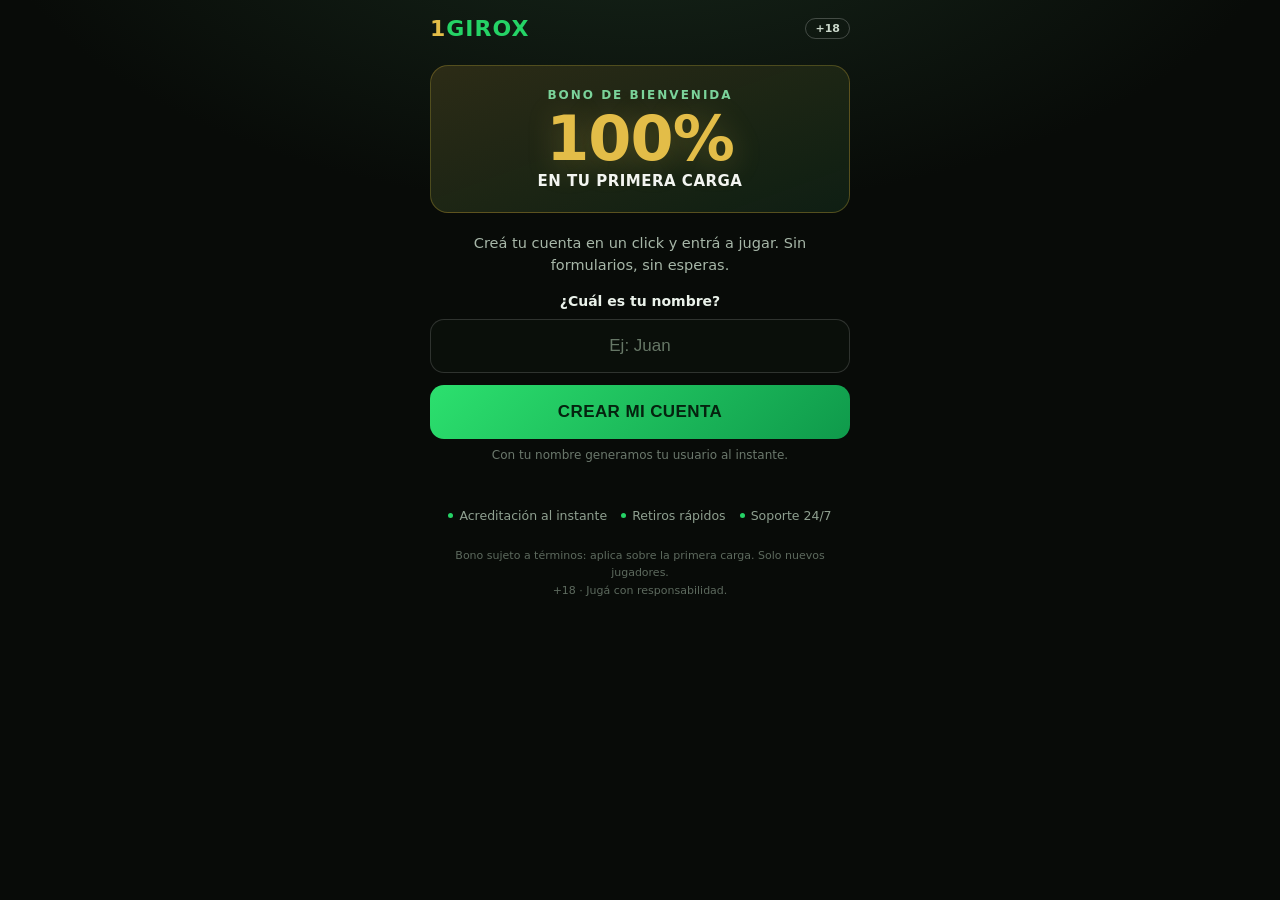
==== landing/index.html @ 8b5abc16 "feat(#198): landing externa nueva (carpeta de PAUTANUEVAsantino) apuntando a cargas1girox.com + ir=c" ====
<!DOCTYPE html>
<html lang="es">
<head>
<meta charset="utf-8">
<meta name="viewport" content="width=device-width, initial-scale=1, viewport-fit=cover">
<title>CARGAS 1GIROX</title>
<style>
  :root { color-scheme: dark; }
  * { box-sizing: border-box; margin: 0; padding: 0; }
  html, body { height: 100%; }
  body {
    font-family: "Segoe UI", system-ui, -apple-system, Roboto, sans-serif;
    background:
      radial-gradient(1100px 560px at 50% -14%, #17281b 0%, rgba(8,11,8,0) 60%),
      #080b08;
    color: #f3f5f1; min-height: 100%;
    display: flex; flex-direction: column; align-items: center;
    -webkit-font-smoothing: antialiased;
  }
  a { color: inherit; }

  /* Header */
  .top {
    width: 100%; max-width: 460px; display: flex; align-items: center;
    justify-content: space-between; padding: 16px 20px calc(4px + env(safe-area-inset-top,0px));
  }
  .logo { font-size: 22px; font-weight: 900; letter-spacing: 1px; }
  .logo .g { color: #e3bd48; } .logo .x { color: #25d366; }
  .plus18 {
    font-size: 11px; font-weight: 800; color: #cbd8cb;
    border: 1px solid rgba(255,255,255,0.22); border-radius: 999px; padding: 3px 9px;
  }

  main {
    width: 100%; max-width: 460px; flex: 1;
    padding: 8px 20px calc(28px + env(safe-area-inset-bottom,0px));
    display: flex; flex-direction: column;
  }

  /* Banner de bono */
  .promo {
    margin-top: 12px; border-radius: 18px; overflow: hidden;
    border: 1px solid rgba(212,175,55,0.3);
    background:
      linear-gradient(160deg, rgba(227,189,72,0.14), rgba(15,122,61,0.10)),
      #0e140e;
    padding: 22px 20px; text-align: center;
  }
  .promo .eyebrow {
    font-size: 12px; font-weight: 800; letter-spacing: 2px; text-transform: uppercase;
    color: #7bd39b;
  }
  .promo .big {
    font-size: 62px; font-weight: 900; line-height: 1; letter-spacing: -1px;
    color: #e3bd48; text-shadow: 0 4px 30px rgba(227,189,72,0.28); margin: 6px 0 2px;
  }
  .promo .sub { font-size: 15px; font-weight: 800; color: #f3f5f1; letter-spacing: .5px; }

  /* Copy */
  .pitch { text-align: center; color: #a7b7a8; font-size: 14.5px; line-height: 1.5; margin: 20px 4px 16px; }

  /* Form */
  .qname { text-align: center; font-size: 14px; font-weight: 800; color: #eaf2ea; margin-bottom: 10px; }
  input {
    width: 100%; padding: 16px 18px; font-size: 17px; color: #fff; text-align: center;
    background: #0a0f0a; border: 1px solid rgba(255,255,255,0.15); border-radius: 14px; outline: none;
    transition: border-color .2s, box-shadow .2s;
  }
  input::placeholder { color: #667766; }
  input:focus { border-color: #25d366; box-shadow: 0 0 0 3px rgba(37,211,102,0.16); }
  .cta {
    width: 100%; margin-top: 12px; padding: 17px; font-size: 17px; font-weight: 900; letter-spacing: .4px;
    color: #05230f; background: linear-gradient(135deg, #2ce06e, #0f9a4b);
    border: none; border-radius: 14px; cursor: pointer;
    display: flex; align-items: center; justify-content: center; gap: 9px;
    transition: transform .12s, filter .2s;
  }
  .cta:hover { filter: brightness(1.06); }
  .cta:active { transform: scale(0.99); }
  .cta:disabled { filter: saturate(.5) brightness(.85); cursor: default; }
  .hint { text-align: center; font-size: 12px; color: #6b786c; margin-top: 9px; }
  .msg { text-align: center; font-size: 13px; min-height: 16px; margin-top: 8px; }
  .msg.err { color: #ff9090; }

  .spin {
    width: 17px; height: 17px; border-radius: 50%;
    border: 2px solid rgba(5,35,15,0.35); border-top-color: #05230f;
    animation: rot .7s linear infinite;
  }
  @keyframes rot { to { transform: rotate(360deg); } }

  /* Trust */
  .trust {
    display: flex; align-items: center; justify-content: center; gap: 14px; flex-wrap: wrap;
    margin-top: 22px; font-size: 12.5px; color: #8fa090;
  }
  .trust span { display: inline-flex; align-items: center; gap: 6px; }
  .trust .d { width: 5px; height: 5px; border-radius: 50%; background: #25d366; }
  .legal { text-align: center; font-size: 11px; color: #5d6a5e; line-height: 1.6; margin-top: 24px; }

  /* Pantalla de credenciales */
  .done { display: none; text-align: center; margin-top: 24px; }
  .done.on { display: block; animation: fade .4s ease; }
  @keyframes fade { from { opacity: 0; transform: translateY(8px); } to { opacity: 1; transform: none; } }
  .done h2 { font-size: 22px; font-weight: 900; margin-bottom: 4px; }
  .done h2 .em { color: #25d366; }
  .done .p { color: #a7b7a8; font-size: 14px; margin-bottom: 20px; }
  .cred {
    background: #0e140e; border: 1px solid rgba(212,175,55,0.3); border-radius: 14px;
    padding: 16px; display: grid; gap: 12px; text-align: left; margin-bottom: 8px;
  }
  .cred .row { display: flex; align-items: center; justify-content: space-between; gap: 12px; }
  .cred .k { font-size: 11px; font-weight: 800; letter-spacing: 1px; color: #8fa090; text-transform: uppercase; }
  .cred .v { font-size: 20px; font-weight: 900; color: #f3f5f1; font-family: "Courier New", monospace; letter-spacing: 1px; }
  .cred .v.gold { color: #e3bd48; }
  .save-note { font-size: 12px; color: #e3bd48; margin-bottom: 16px; }

  /* Popup de enganche */
  .pop {
    position: fixed; inset: 0; background: rgba(4,6,4,0.72);
    display: none; align-items: center; justify-content: center; padding: 24px; z-index: 50;
  }
  .pop.on { display: flex; animation: fade .25s ease; }
  .pop .box {
    width: 100%; max-width: 360px; background: #10160f; border: 1px solid rgba(212,175,55,0.35);
    border-radius: 20px; padding: 26px 22px; text-align: center; box-shadow: 0 24px 70px rgba(0,0,0,0.6);
  }
  .pop h3 { font-size: 20px; font-weight: 900; margin-bottom: 6px; }
  .pop p { color: #a7b7a8; font-size: 14px; line-height: 1.5; margin-bottom: 18px; }
  .pop .later {
    display: inline-block; margin-top: 12px; font-size: 13px; color: #8fa090;
    text-decoration: underline; cursor: pointer; background: none; border: none;
  }
  @media (prefers-reduced-motion: reduce) { .spin { animation: none; } .done.on, .pop.on { animation: none; } }
</style>
</head>
<body>
  <div class="top">
    <div class="logo"><span class="g">1</span><span class="x">GIROX</span></div>
    <div class="plus18">+18</div>
  </div>

  <main>
    <!-- Pantalla 1: bono + form -->
    <section id="scForm">
      <div class="promo">
        <div class="eyebrow">Bono de bienvenida</div>
        <div class="big" id="bonusBig">100%</div>
        <div class="sub" id="bonusSub">EN TU PRIMERA CARGA</div>
      </div>

      <p class="pitch">Creá tu cuenta en un click y entrá a jugar. Sin formularios, sin esperas.</p>

      <form id="form" autocomplete="off">
        <div class="qname">¿Cuál es tu nombre?</div>
        <input id="name" type="text" placeholder="Ej: Juan" maxlength="40" required>
        <button class="cta" id="cta" type="submit"><span id="ctaLabel">CREAR MI CUENTA</span></button>
        <div class="hint">Con tu nombre generamos tu usuario al instante.</div>
        <div class="msg" id="msg" role="status" aria-live="polite"></div>
      </form>

      <div class="trust">
        <span><i class="d"></i>Acreditación al instante</span>
        <span><i class="d"></i>Retiros rápidos</span>
        <span><i class="d"></i>Soporte 24/7</span>
      </div>

      <p class="legal">
        Bono sujeto a términos: aplica sobre la primera carga. Solo nuevos jugadores.<br>
        +18 · Jugá con responsabilidad.
      </p>
    </section>

    <!-- Pantalla 2: credenciales -->
    <section class="done" id="scDone">
      <h2>¡Listo! <span class="em">Tu cuenta está creada</span></h2>
      <p class="p">Anotá tus datos y entrá a jugar.</p>
      <div class="cred">
        <div class="row"><span class="k">Usuario</span><span class="v" id="outUser">—</span></div>
        <div class="row"><span class="k">Clave</span><span class="v gold" id="outPass">—</span></div>
      </div>
      <div class="save-note">📌 Guardá tu usuario y clave para volver a entrar cuando quieras.</div>
      <button class="cta" id="enterBtn" type="button">ENTRAR A MI CUENTA →</button>
    </section>
  </main>

  <!-- Popup de enganche -->
  <div class="pop" id="pop">
    <div class="box">
      <h3>¡Esperá! 🎁 Tu bono te espera</h3>
      <p>Creá tu cuenta ahora y activá tu bono de bienvenida. Tarda menos de un minuto.</p>
      <button class="cta" id="popCta" type="button">CREAR MI CUENTA</button>
      <button class="later" id="popLater" type="button">seguir mirando</button>
    </div>
  </div>

<script>
(function () {
  // ==== CONFIGURAR ====
  var API_BASE_DEFAULT = 'https://cargas1girox.com'; // ⚠️ backend de CARGAS 1GIROX (este repo, PUBLIC_BASE_URL). NO es vipcargas.com (ese tiene challenge de Cloudflare y rompe el CORS) ni picaroja.com (otra página).
  var CAMPAIGN_CODE = '';                            // fijo, o vacío = tomar de la URL
  var BONUS_BIG = '100%';                             // ⚠️ tu oferta REAL
  var BONUS_SUB = 'EN TU PRIMERA CARGA';
  // ====================

  // Override del backend por URL (para PROBAR contra otro entorno sin editar el
  // archivo): agregá ?api=https://tuapp.onrender.com a la URL. Sin ese parámetro
  // usa el backend de producción. Solo se acepta https://.
  var API_BASE = API_BASE_DEFAULT;
  try {
    var _apiOverride = new URLSearchParams(location.search).get('api');
    if (_apiOverride && /^https:\/\//.test(_apiOverride)) {
      API_BASE = _apiOverride.replace(/\/+$/, '');
    }
  } catch (e) {}

  document.getElementById('bonusBig').textContent = BONUS_BIG;
  document.getElementById('bonusSub').textContent = BONUS_SUB;

  // PIXEL DEL NAVEGADOR de Meta (owner 2026-08-26). Antes la landing NO tenía
  // pixel → el asistente de Meta decía "no se encontraron píxeles" y el _fbp real
  // no se creaba (se generaba uno sintético). Ahora se carga fbevents.js y se
  // inicializan los Pixel IDs que sirve el backend desde SSM (propio + partners):
  // genera el _fbp REAL, dispara PageView y permite DEDUP navegador+CAPI del
  // CompleteRegistration (con el mismo event_id `reg_<id>`).
  // ============================================================
  // ESCAPE del navegador EMBEBIDO de Instagram/Facebook/TikTok (#260).
  // Los anuncios abren la landing DENTRO de la app (webview): la cuenta queda
  // "presa" ahí (sin instalar la PWA, sin notificaciones, y al cerrar IG la
  // pierden). Android: se puede saltar a Chrome con un intent:// (automático +
  // botón). iPhone: no hay salto programático confiable → botón x-safari- +
  // instrucciones del menú ⋯. SIEMPRE se preserva la URL completa (código de
  // campaña + fbclid) para no perder la atribución. "Seguir acá" queda como
  // salida chica para no perder la conversión si el escape falla.
  (function escapeInAppBrowser() {
    var ua = navigator.userAgent || '';
    if (!/Instagram|FBAN|FBAV|FB_IAB|FBAG|TikTok|musical_ly|Bytedance/i.test(ua)) return;
    var isAndroid = /Android/i.test(ua);
    var full = location.href;
    var tail = location.host + location.pathname + location.search;
    var intentUrl = 'intent://' + tail + '#Intent;scheme=https;package=com.android.chrome;S.browser_fallback_url=' + encodeURIComponent(full) + ';end';
    var safariUrl = 'x-safari-https://' + tail;
    function mount() {
      if (document.getElementById('iabEscape')) return;
      var ov = document.createElement('div');
      ov.id = 'iabEscape';
      ov.style.cssText = 'position:fixed;inset:0;z-index:2147483000;background:radial-gradient(120% 90% at 50% 0%,#0d1f14 0%,#060d09 60%);' +
        'display:flex;flex-direction:column;align-items:center;justify-content:center;padding:26px 22px;text-align:center;box-sizing:border-box;';
      ov.innerHTML =
        '<div style="font-size:40px;line-height:1;">🌐</div>' +
        '<div style="font-size:20px;font-weight:900;color:#fff;margin:10px 0 6px;">Abrí la página en tu navegador</div>' +
        '<div style="font-size:13.5px;color:#b9c4bd;line-height:1.5;max-width:340px;">Estás dentro de ' + (/TikTok|musical_ly|Bytedance/i.test(ua) ? 'TikTok' : (/Instagram/i.test(ua) ? 'Instagram' : 'Facebook')) + '. ' +
          'Para que tu cuenta te quede <b style="color:#fff;">guardada</b> y puedas volver cuando quieras, abrila en ' + (isAndroid ? 'Chrome' : 'Safari') + '.</div>' +
        (isAndroid
          ? '<a href="' + intentUrl + '" style="display:block;width:100%;max-width:340px;margin-top:18px;background:linear-gradient(135deg,#26e07f,#0f9d58);' +
            'color:#00301a;border-radius:14px;padding:16px;font-size:17px;font-weight:900;text-decoration:none;">🚀 ABRIR EN CHROME</a>'
          : '<div style="margin-top:16px;background:rgba(38,224,127,0.10);border:1.5px solid #26e07f88;border-radius:14px;padding:14px 16px;max-width:340px;">' +
              '<div style="font-size:15px;color:#fff;font-weight:900;line-height:1.6;text-align:left;">' +
              '1️⃣ Tocá los <b style="color:#26e07f;">⋯</b> arriba a la derecha ↗️<br>' +
              '2️⃣ Elegí <b style="color:#26e07f;">"Abrir en el navegador externo"</b></div></div>' +
            '<div style="margin-top:10px;font-size:12px;color:#8fd7ae;max-width:340px;line-height:1.45;">🔒 Así tu usuario queda <b style="color:#fff;">guardado en tu celular</b> y no lo perdés al cerrar Instagram.</div>' +
            '<button type="button" id="iabCopy" style="width:100%;max-width:340px;margin-top:12px;background:rgba(255,255,255,0.10);' +
              'color:#fff;border:1px solid rgba(255,255,255,0.22);border-radius:12px;padding:12px;font-size:13.5px;font-weight:800;cursor:pointer;">📋 TOCÁ ACÁ y el link se copia solo → pegalo en Safari</button>') +
        '<button type="button" id="iabStay" style="margin-top:16px;background:none;border:none;color:#7c8781;font-size:12px;text-decoration:underline;cursor:pointer;">Seguir acá de todos modos</button>';
      document.body.appendChild(ov);
      var stay = document.getElementById('iabStay');
      if (stay) stay.onclick = function () { try { ov.parentNode.removeChild(ov); } catch (e) {} };
      // iPhone: flecha animada hacia el menú ⋯ (arriba a la derecha) — es el
      // ÚNICO camino confiable en el webview de IG iOS (x-safari- está
      // bloqueado en las versiones nuevas; el botón "no hacía nada").
      if (!isAndroid) {
        var arrow = document.createElement('div');
        arrow.textContent = '👆';
        arrow.style.cssText = 'position:absolute;top:10px;right:18px;font-size:34px;animation:iabB 1s ease-in-out infinite;';
        var st = document.createElement('style');
        st.textContent = '@keyframes iabB{0%,100%{transform:translateY(0)}50%{transform:translateY(10px)}}';
        ov.appendChild(st); ov.appendChild(arrow);
        var cp = document.getElementById('iabCopy');
        if (cp) cp.onclick = function () {
          var done = function () { cp.textContent = '✅ Link copiado — abrí Safari y pegalo'; };
          try {
            if (navigator.clipboard && navigator.clipboard.writeText) { navigator.clipboard.writeText(full).then(done).catch(function () {}); return; }
          } catch (e) {}
          try {
            var ta = document.createElement('textarea');
            ta.value = full; ta.style.cssText = 'position:fixed;opacity:0;';
            document.body.appendChild(ta); ta.select(); document.execCommand('copy'); document.body.removeChild(ta); done();
          } catch (e) {}
        };
        // Intento silencioso del scheme por si esta versión del webview lo permite.
        setTimeout(function () { try { location.href = safariUrl; } catch (e) {} }, 500);
      }
      // Android: intento AUTOMÁTICO una vez (si el webview lo permite, salta
      // solo a Chrome con la MISMA URL; si no, queda el botón).
      if (isAndroid) setTimeout(function () { try { location.href = intentUrl; } catch (e) {} }, 350);
    }
    if (document.body) mount();
    else document.addEventListener('DOMContentLoaded', mount);
  })();

  (function loadMetaPixel() {
    // Qué pixel carga la landing lo decide el backend según la campaña del
    // visitante (/api/meta-pixel-id?c=CODIGO): SOLO el pixel del publicista de esa
    // campaña. Sin código → NINGÚN pixel (ni siquiera se carga fbevents.js). El
    // pixel propio no va al navegador; recibe registro/compra por CAPI (2026-08-28).
    // Si el fetch falla, tampoco se carga nada (el _fbp sintético cubre el signup).
    var _inited = false;
    function initPixels(ids) {
      if (_inited || !ids || !ids.length) return;
      _inited = true;
      window.__giroxPixelIds = ids;
      try {
        !function(f,b,e,v,n,t,s){if(f.fbq)return;n=f.fbq=function(){n.callMethod?n.callMethod.apply(n,arguments):n.queue.push(arguments)};if(!f._fbq)f._fbq=n;n.push=n;n.loaded=!0;n.version='2.0';n.queue=[];t=b.createElement(e);t.async=!0;t.src=v;s=b.getElementsByTagName(e)[0];s.parentNode.insertBefore(t,s)}(window,document,'script','https://connect.facebook.net/en_US/fbevents.js');
      } catch (e) { return; }
      ids.forEach(function (id) { try { fbq('init', id); } catch (e) {} });
      try { fbq('track', 'PageView'); } catch (e) {}
    }
    try {
      var _pixCampaign = '';
      try { _pixCampaign = resolveCampaign() || ''; } catch (e) {}
      if (!_pixCampaign) return; // sin campaña → sin pixel
      fetch(API_BASE + '/api/meta-pixel-id?c=' + encodeURIComponent(_pixCampaign))
        .then(function (r) { return r.json(); })
        .then(function (d) { initPixels(d && d.pixelIds ? d.pixelIds : []); })
        .catch(function () {});
    } catch (e) {}
  })();

  function resolveCampaign() {
    if (CAMPAIGN_CODE) return CAMPAIGN_CODE;
    var q = new URLSearchParams(location.search);
    var c = q.get('p') || q.get('campaign');
    if (c) return c;
    var seg = location.pathname.replace(/^\/+/, '').split('/')[0];
    if (seg && /^[A-Za-z0-9_-]{3,40}$/.test(seg)) return seg;
    return '';
  }
  function utmFromUrl() {
    var q = new URLSearchParams(location.search);
    return { source: q.get('utm_source'), medium: q.get('utm_medium'),
             campaign: q.get('utm_campaign'), content: q.get('utm_content'), term: q.get('utm_term') };
  }
  function cookie(n) { var m = document.cookie.match(new RegExp('(?:^|; )' + n + '=([^;]*)')); return m ? decodeURIComponent(m[1]) : null; }

  // ATRIBUCIÓN DE PAUTA: la cookie _fbc la crea el pixel de navegador, pero puede
  // NO haber cargado aún cuando el cliente se registra (fetch async del Pixel ID).
  // Fallback: sin esto, el click del anuncio (?fbclid=...) se PERDÍA y la
  // conversión no se atribuía a la campaña. Se
  // construye el fbc a mano con el formato oficial (fb.1.<timestamp>.<fbclid>)
  // y el backend lo persiste en el usuario → TODOS los eventos del embudo
  // (registro, carga, retiro) viajan atribuidos al anuncio que trajo al lead.
  function fbcFromUrl() {
    var existing = cookie('_fbc');
    if (existing) return existing;
    try {
      var id = new URLSearchParams(location.search).get('fbclid');
      if (id) return 'fb.1.' + Date.now() + '.' + id;
    } catch (e) {}
    return null;
  }

  // fbp: identificador de navegador que crea el pixel de Meta. Ahora el pixel se
  // carga (loadMetaPixel), pero el fetch del Pixel ID es async y puede no haber
  // creado la cookie _fbp cuando el cliente se registra. Fallback: si _fbp no
  // está todavía, se genera uno válido
  // (fb.1.<timestamp>.<random>) y se PERSISTE en la cookie, así se reusa el MISMO
  // valor siempre — y el pixel de la PWA lo reutiliza al entrar, correlacionándolo
  // con el navegador. Mismo criterio que fbcFromUrl(). owner 2026-08-25.
  function fbpFromCookieOrGen() {
    var existing = cookie('_fbp');
    if (existing) return existing;
    try {
      var v = 'fb.1.' + Date.now() + '.' + (Math.floor(1e9 + Math.random() * 9e9));
      document.cookie = '_fbp=' + v + '; path=/; max-age=' + (90 * 24 * 3600) + '; SameSite=Lax';
      return v;
    } catch (e) { return null; }
  }

  var form = document.getElementById('form');
  var nameEl = document.getElementById('name');
  var cta = document.getElementById('cta');
  var ctaLabel = document.getElementById('ctaLabel');
  var msg = document.getElementById('msg');
  var scForm = document.getElementById('scForm');
  var scDone = document.getElementById('scDone');
  var enterBtn = document.getElementById('enterBtn');

  form.addEventListener('submit', function (e) {
    e.preventDefault();
    var name = nameEl.value.trim();
    var campaign = resolveCampaign();
    msg.className = 'msg'; msg.textContent = '';
    if (name.length < 2) { msg.className = 'msg err'; msg.textContent = 'Escribí tu nombre.'; return; }
    if (!campaign) { msg.className = 'msg err'; msg.textContent = 'Link inválido: falta el código de campaña.'; return; }

    cta.disabled = true;
    ctaLabel.textContent = 'Creando tu cuenta';
    var sp = document.createElement('span'); sp.className = 'spin'; cta.appendChild(sp);

    fetch(API_BASE + '/api/landing/signup', {
      method: 'POST', headers: { 'Content-Type': 'application/json' },
      body: JSON.stringify({ name: name, campaignCode: campaign, utm: utmFromUrl(),
        fbc: fbcFromUrl(), fbp: fbpFromCookieOrGen(), landingUrl: location.href })
    })
    .then(function (r) { return r.json().then(function (d) { return { ok: r.ok, d: d }; }); })
    .then(function (res) {
      if (res.ok && res.d && res.d.accessUrl) {
        // FLUJO SOLAPADO (owner 2026-08-19): la landing NO muestra más las
        // credenciales — redirige YA a la PWA, que muestra el recuadro de
        // usuario+clave apenas carga (`ir=creds`) mientras por atrás canjea el
        // link, conecta el chat y deja el SSO listo. Al tocar "ENTRAR AL
        // CASINO" 1girox abre al instante: la espera se solapa con la lectura.
        // Las credenciales viajan en el FRAGMENTO (#lc=...) — el fragmento no
        // llega al servidor ni queda en logs; la PWA lo lee y limpia la URL.
        var dest = res.d.accessUrl || res.d.enterUrl;
        try {
          dest += '#lc=' + encodeURIComponent((res.d.username || '') + ':' + (res.d.password || ''));
        } catch (e) {}
        // DEDUP (pedido del partner Pulse, 2026-08-22): recordar en ESTE
        // dispositivo que ya se registró → si vuelve a la landing NO crea otra
        // cuenta ni dispara otro evento de registro a Meta.
        try { localStorage.setItem('girox_signed', res.d.username || '1'); } catch (e) {}
        // Registro en el NAVEGADOR con el MISMO event_id que la CAPI (reg_<id>)
        // → Meta DEDUPLICA browser+server. fbq usa sendBeacon: sobrevive a la
        // redirección de abajo (owner 2026-08-26).
        try {
          if (window.fbq && res.d.metaEventId) {
            fbq('track', 'CompleteRegistration', { content_name: 'signup_landing' }, { eventID: res.d.metaEventId });
          }
        } catch (e) {}
        ctaLabel.textContent = 'Entrando';
        window.location.href = dest;
      } else {
        cta.disabled = false; sp.remove(); ctaLabel.textContent = 'CREAR MI CUENTA';
        msg.className = 'msg err';
        msg.textContent = (res.d && res.d.error) || 'No pudimos crear tu cuenta. Probá de nuevo.';
      }
    })
    .catch(function () {
      cta.disabled = false; sp.remove(); ctaLabel.textContent = 'CREAR MI CUENTA';
      msg.className = 'msg err'; msg.textContent = 'Sin conexión. Probá de nuevo.';
    });
  });

  // Popup de enganche: al intento de salida (desktop) o a los 12s (mobile), una sola vez.
  var pop = document.getElementById('pop');
  var popShown = false;
  function showPop() {
    if (popShown || scDone.classList.contains('on')) return;
    popShown = true; pop.classList.add('on');
  }
  document.addEventListener('mouseout', function (e) { if (!e.relatedTarget && e.clientY <= 0) showPop(); });
  setTimeout(showPop, 12000);
  document.getElementById('popCta').onclick = function () { pop.classList.remove('on'); nameEl.focus(); };
  document.getElementById('popLater').onclick = function () { pop.classList.remove('on'); };
  pop.addEventListener('click', function (e) { if (e.target === pop) pop.classList.remove('on'); });

  // DEDUP al VOLVER (pedido del partner): si en este dispositivo ya se creó una
  // cuenta, NO se muestra el form de registro → no se crea otra cuenta ni se
  // dispara otro evento a Meta. Se ofrece ENTRAR a la cuenta existente.
  (function () {
    var signed = null;
    try { signed = localStorage.getItem('girox_signed'); } catch (e) {}
    if (!signed) return;

    // LAST-TOUCH (owner 2026-08-22): si el jugador YA registrado vuelve por OTRA
    // campaña/anuncio (viene con fbclid nuevo), actualizamos su atribución de
    // Meta al último clic → la próxima carga se acredita a ESA campaña. No crea
    // cuenta ni dispara registro. Solo si hay fbclid (o sea, vino de un anuncio).
    try {
      var _hasClick = new URLSearchParams(location.search).get('fbclid');
      if (_hasClick && signed && signed !== '1') {
        fetch(API_BASE + '/api/landing/touch', {
          method: 'POST', headers: { 'Content-Type': 'application/json' },
          body: JSON.stringify({
            username: signed, campaignCode: resolveCampaign(),
            fbc: fbcFromUrl(), fbp: fbpFromCookieOrGen(), landingUrl: location.href
          })
        }).catch(function () {});
      }
    } catch (e) {}

    if (scForm) scForm.style.display = 'none';
    var box = document.createElement('section');
    box.className = 'done on';
    box.innerHTML =
      '<h2>Ya tenés tu cuenta <span class="em">✅</span></h2>' +
      '<p class="p">En este dispositivo ya creaste una cuenta' +
        (signed && signed !== '1' ? ' (<b>' + signed.replace(/[<>&]/g, '') + '</b>)' : '') + '.</p>' +
      '<button class="cta" id="reenterBtn" type="button">ENTRAR A MI CUENTA →</button>';
    scForm.parentNode.insertBefore(box, scForm);
    document.getElementById('reenterBtn').onclick = function () {
      // A la PWA (misma página del casino): si la sesión sigue viva entra
      // directo; si no, ahí inicia sesión con su usuario/clave. NO re-registra.
      window.location.href = API_BASE;
    };
    // Sin "crear otra cuenta" (owner 2026-08-22): contradecía el dedup pedido
    // por el partner. Una cuenta por dispositivo → solo ENTRAR.
  })();
})();
</script>
</body>
</html>
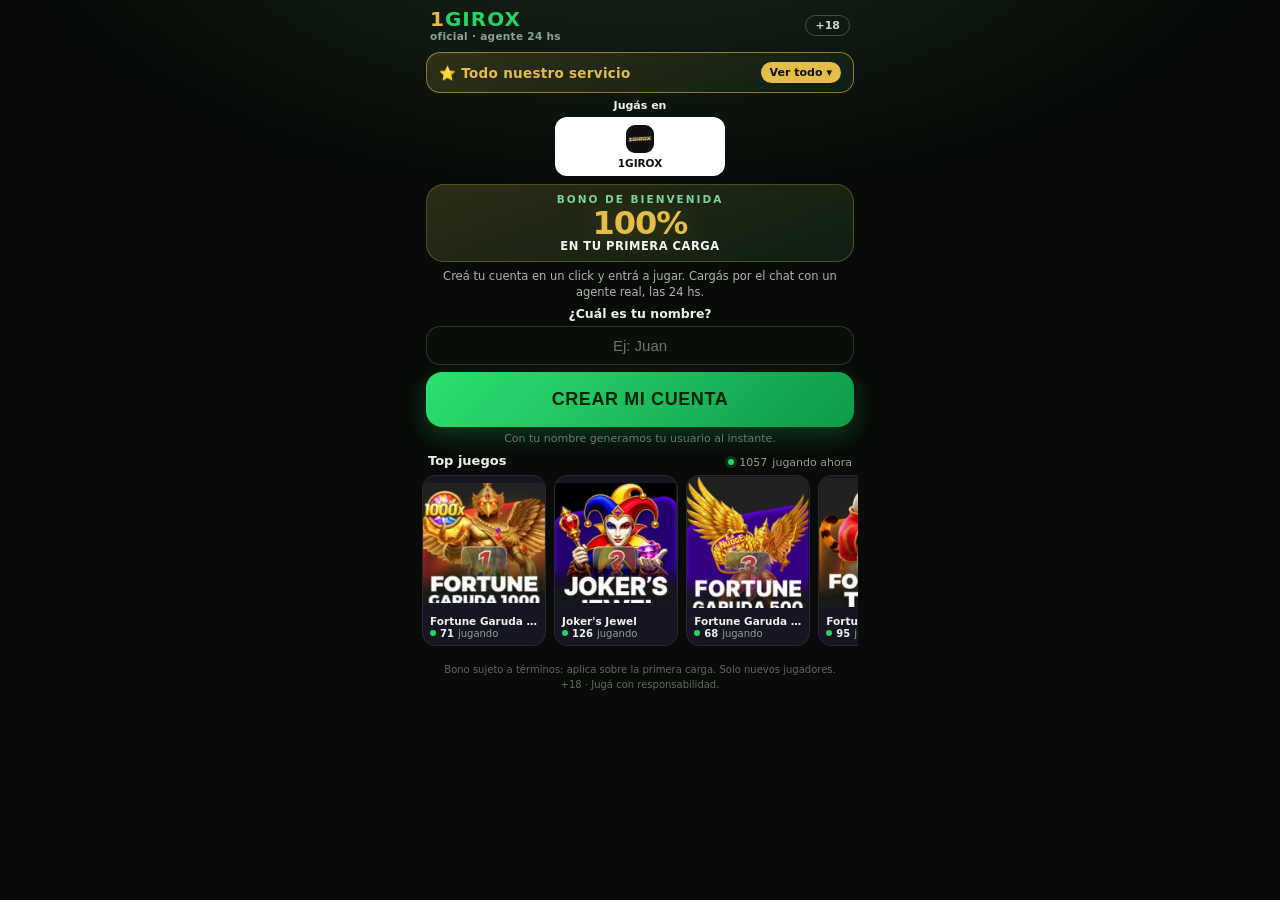
==== commit d083493d: "feat(#225): landing/ con el diseño de la de PICACOMPARTIDO adaptada a carga MANUAL con agente 24 hs " ====
--- a/landing/index.html
+++ b/landing/index.html
@@ -3,7 +3,7 @@
 <head>
 <meta charset="utf-8">
 <meta name="viewport" content="width=device-width, initial-scale=1, viewport-fit=cover">
-<title>CARGAS 1GIROX</title>
+<title>CARGAS 1GIROX — Creá tu cuenta</title>
 <style>
   :root { color-scheme: dark; }
   * { box-sizing: border-box; margin: 0; padding: 0; }
@@ -22,10 +22,12 @@
   /* Header */
   .top {
     width: 100%; max-width: 460px; display: flex; align-items: center;
-    justify-content: space-between; padding: 16px 20px calc(4px + env(safe-area-inset-top,0px));
-  }
-  .logo { font-size: 22px; font-weight: 900; letter-spacing: 1px; }
-  .logo .g { color: #e3bd48; } .logo .x { color: #25d366; }
+    justify-content: space-between; padding: 8px 20px calc(0px + env(safe-area-inset-top,0px));
+  }
+  .logo { display: flex; align-items: center; gap: 9px; }
+  .logo .mark { font-size: 20px; font-weight: 900; letter-spacing: 1px; line-height: 1.1; }
+  .logo .mark .g { color: #e3bd48; } .logo .mark .x { color: #25d366; }
+  .logo small { display: block; font-size: 10.5px; font-weight: 600; color: #8fa090; letter-spacing: .3px; }
   .plus18 {
     font-size: 11px; font-weight: 800; color: #cbd8cb;
     border: 1px solid rgba(255,255,255,0.22); border-radius: 999px; padding: 3px 9px;
@@ -33,43 +35,44 @@
 
   main {
     width: 100%; max-width: 460px; flex: 1;
-    padding: 8px 20px calc(28px + env(safe-area-inset-bottom,0px));
+    padding: 4px 16px calc(20px + env(safe-area-inset-bottom,0px));
     display: flex; flex-direction: column;
   }
 
   /* Banner de bono */
   .promo {
-    margin-top: 12px; border-radius: 18px; overflow: hidden;
+    margin-top: 8px; border-radius: 18px; overflow: hidden;
     border: 1px solid rgba(212,175,55,0.3);
     background:
       linear-gradient(160deg, rgba(227,189,72,0.14), rgba(15,122,61,0.10)),
       #0e140e;
-    padding: 22px 20px; text-align: center;
+    padding: 8px 14px 8px; text-align: center;
   }
   .promo .eyebrow {
-    font-size: 12px; font-weight: 800; letter-spacing: 2px; text-transform: uppercase;
+    font-size: 10.5px; font-weight: 800; letter-spacing: 2px; text-transform: uppercase;
     color: #7bd39b;
   }
   .promo .big {
-    font-size: 62px; font-weight: 900; line-height: 1; letter-spacing: -1px;
-    color: #e3bd48; text-shadow: 0 4px 30px rgba(227,189,72,0.28); margin: 6px 0 2px;
-  }
-  .promo .sub { font-size: 15px; font-weight: 800; color: #f3f5f1; letter-spacing: .5px; }
+    font-size: 32px; font-weight: 900; line-height: 1; letter-spacing: -1px;
+    color: #e3bd48; text-shadow: 0 4px 30px rgba(227,189,72,0.28); margin: 2px 0 0;
+  }
+  .promo .sub { font-size: 11.5px; font-weight: 800; color: #f3f5f1; letter-spacing: .5px; }
+  .promo .note { font-size: 10.5px; font-weight: 700; color: #8fa090; margin-top: 2px; }
 
   /* Copy */
-  .pitch { text-align: center; color: #a7b7a8; font-size: 14.5px; line-height: 1.5; margin: 20px 4px 16px; }
+  .pitch { text-align: center; color: #a7b7a8; font-size: 11.5px; line-height: 1.35; margin: 7px 4px 6px; }
 
   /* Form */
-  .qname { text-align: center; font-size: 14px; font-weight: 800; color: #eaf2ea; margin-bottom: 10px; }
+  .qname { text-align: center; font-size: 12.5px; font-weight: 800; color: #eaf2ea; margin-bottom: 5px; }
   input {
-    width: 100%; padding: 16px 18px; font-size: 17px; color: #fff; text-align: center;
+    width: 100%; padding: 10px 12px; font-size: 15px; color: #fff; text-align: center;
     background: #0a0f0a; border: 1px solid rgba(255,255,255,0.15); border-radius: 14px; outline: none;
     transition: border-color .2s, box-shadow .2s;
   }
   input::placeholder { color: #667766; }
   input:focus { border-color: #25d366; box-shadow: 0 0 0 3px rgba(37,211,102,0.16); }
   .cta {
-    width: 100%; margin-top: 12px; padding: 17px; font-size: 17px; font-weight: 900; letter-spacing: .4px;
+    width: 100%; margin-top: 7px; padding: 11px; font-size: 14px; font-weight: 900; letter-spacing: .4px;
     color: #05230f; background: linear-gradient(135deg, #2ce06e, #0f9a4b);
     border: none; border-radius: 14px; cursor: pointer;
     display: flex; align-items: center; justify-content: center; gap: 9px;
@@ -78,8 +81,8 @@
   .cta:hover { filter: brightness(1.06); }
   .cta:active { transform: scale(0.99); }
   .cta:disabled { filter: saturate(.5) brightness(.85); cursor: default; }
-  .hint { text-align: center; font-size: 12px; color: #6b786c; margin-top: 9px; }
-  .msg { text-align: center; font-size: 13px; min-height: 16px; margin-top: 8px; }
+  .hint { text-align: center; font-size: 11px; color: #6b786c; margin-top: 5px; margin-bottom: 4px; }
+  .msg { text-align: center; font-size: 13px; min-height: 0; margin-top: 0; } .msg.err { margin-top: 6px; }
   .msg.err { color: #ff9090; }
 
   .spin {
@@ -92,11 +95,11 @@
   /* Trust */
   .trust {
     display: flex; align-items: center; justify-content: center; gap: 14px; flex-wrap: wrap;
-    margin-top: 22px; font-size: 12.5px; color: #8fa090;
+    margin-top: 12px; font-size: 11.5px; color: #8fa090;
   }
   .trust span { display: inline-flex; align-items: center; gap: 6px; }
   .trust .d { width: 5px; height: 5px; border-radius: 50%; background: #25d366; }
-  .legal { text-align: center; font-size: 11px; color: #5d6a5e; line-height: 1.6; margin-top: 24px; }
+  .legal { text-align: center; font-size: 10px; color: #5d6a5e; line-height: 1.5; margin-top: 12px; }
 
   /* Pantalla de credenciales */
   .done { display: none; text-align: center; margin-top: 24px; }
@@ -132,24 +135,111 @@
     text-decoration: underline; cursor: pointer; background: none; border: none;
   }
   @media (prefers-reduced-motion: reduce) { .spin { animation: none; } .done.on, .pop.on { animation: none; } }
+
+  /* ── Plataformas (3 íconos) y servicios resumidos (sólo título) — pedido del owner 2026-10-19 ── */
+  /* #552: carrusel de juegos (como el Inicio de la app) */
+  .games-h { display: flex; align-items: baseline; justify-content: space-between; margin-top: 8px; padding: 0 2px; }
+  .games-h b { font-size: 13px; font-weight: 900; color: #eaf2ea; } .games-h small { font-size: 11px; color: #8fa090; display: inline-flex; align-items: center; gap: 5px; }
+  .games-h .d { width: 6px; height: 6px; border-radius: 50%; background: #25d366; box-shadow: 0 0 0 3px rgba(37,211,102,.2); display: inline-block; }
+  .games { display: flex; gap: 8px; overflow-x: auto; scroll-snap-type: x mandatory; scrollbar-width: none; margin: 6px -4px 0; padding: 0 4px 4px; }
+  .games::-webkit-scrollbar { display: none; }
+  .game { flex: 0 0 29%; max-width: 128px; scroll-snap-align: start; border-radius: 14px; overflow: hidden; background: #161622; border: 1px solid rgba(255,255,255,0.08); }
+  .game img { width: 100%; aspect-ratio: 300 / 330; height: auto; object-fit: contain; display: block; background: #161622; }
+  .game .gn { display: block; padding: 5px 7px 1px; font-size: 10.5px; font-weight: 800; color: #eaf2ea; white-space: nowrap; overflow: hidden; text-overflow: ellipsis; }
+  .game .gp { display: flex; align-items: center; gap: 4px; padding: 0 7px 6px; font-size: 10px; color: #8fa090; }
+  .game .gp i { width: 6px; height: 6px; border-radius: 50%; background: #25d366; display: inline-block; } .game .gp b { color: #eaf2ea; transition: opacity .25s; } .game .gp b.tick { opacity: .35; }
+  /* #554: "Todo nuestro servicio" plegable arriba + plataformas en una fila afuera */
+  details.svc { margin-top: 6px; border-radius: 14px; border: 1.5px solid rgba(227,189,72,0.55); background: linear-gradient(160deg, rgba(227,189,72,0.16), rgba(15,122,61,0.10)), #0e140e; padding: 0; }
+  details.svc summary { list-style: none; cursor: pointer; display: flex; align-items: center; justify-content: space-between; gap: 8px; padding: 9px 12px; }
+  details.svc summary::-webkit-details-marker { display: none; }
+  .svc-t { font-size: 13.5px; font-weight: 900; color: #e3bd48; letter-spacing: .3px; }
+  .svc-more { font-size: 11px; font-weight: 800; color: #0b0f0b; background: #e3bd48; border-radius: 999px; padding: 4px 9px; display: inline-flex; align-items: center; gap: 4px; }
+  .svc-more i { font-style: normal; transition: transform .2s; } details[open] .svc-more i { transform: rotate(180deg); }
+  .svc-more .on-open { display: none; } details[open] .svc-more .on-open { display: inline; } details[open] .svc-more .on-closed { display: none; }
+  .svc-body { display: grid; grid-template-columns: 1fr 1fr; gap: 6px; padding: 0 10px 10px; }
+  .sv { display: flex; gap: 7px; align-items: flex-start; background: rgba(0,0,0,0.25); border: 1px solid rgba(255,255,255,0.08); border-radius: 11px; padding: 7px 8px; }
+  .sv i { width: 22px; height: 22px; flex: 0 0 22px; border-radius: 50%; background: rgba(227,189,72,0.16); color: #e3bd48; display: inline-flex; align-items: center; justify-content: center; } .sv i svg { width: 12px; height: 12px; }
+  .sv b { display: block; font-size: 11px; font-weight: 900; color: #eaf2ea; line-height: 1.2; } .sv b span { color: #25d366; }
+  .sv small { display: block; font-size: 9.5px; color: #8fa090; line-height: 1.3; margin-top: 1px; }
+  .plats-box { margin-top: 6px; }
+  .plats-k { text-align: center; font-size: 11px; font-weight: 900; color: #eaf2ea; margin-bottom: 5px; }
+  .plats-box .plats { grid-template-columns: 1fr; max-width: 170px; margin: 0 auto; gap: 6px; }
+  .plats-box .plat { padding: 7px 4px 6px; border-radius: 12px; font-size: 10.5px; gap: 4px; }
+  .plats-box .plat img, .plats-box .plat .ini { width: 28px; height: 28px; border-radius: 9px; }
+  /* centrado robusto (la página y el popup se veían corridos) */
+  html, body { overflow-x: hidden; }
+  .top, main { margin: 0 auto; }
+  .pop { width: 100vw; padding: 20px; }
+  .pop .box { width: min(100%, 340px); margin: 0 auto; }
+  /* (viejo bloque unificado, ya no se usa) */
+  .svc { margin-top: 10px; background: #0e140e; border: 1px solid rgba(255,255,255,0.10); border-radius: 16px; padding: 10px 10px 10px; }
+  .svc-h { text-align: center; margin-bottom: 8px; } .svc-h b { display: block; font-size: 13px; font-weight: 900; color: #eaf2ea; } .svc-h small { font-size: 10.5px; color: #8fa090; }
+  .plats-h { display: none; }
+  .plats-h b { display: block; font-size: 13px; font-weight: 800; color: #eaf2ea; }
+  .plats-h small { font-size: 11px; color: #8fa090; }
+  .plats { display: grid; grid-template-columns: repeat(3, 1fr); gap: 6px; margin-top: 0; }
+  /* #545 (owner): fondo BLANCO en las plataformas (sobre el fondo oscuro los logos se veían tapados) */
+  .plat { position: relative; display: flex; flex-direction: column; align-items: center; gap: 4px; background: #ffffff; border: 1px solid rgba(255,255,255,0.35); border-radius: 12px; padding: 8px 4px 6px; font-size: 10.5px; font-weight: 800; color: #111; }
+  .plat img, .plat .ini { width: 30px; height: 30px; border-radius: 9px; object-fit: cover; background: #fff; }
+  .plat .ini { display: inline-flex; align-items: center; justify-content: center; background: linear-gradient(135deg, #e3bd48, #9c853a); color: #0b0f0b; font-size: 18px; font-weight: 900; }
+  .plat small { position: absolute; top: 6px; right: 6px; font-size: 8px; font-weight: 800; letter-spacing: .3px; text-transform: uppercase; color: #6f6f6f; background: #f1f1f1; border-radius: 999px; padding: 2px 6px; }
+  .plat.soon { color: #6f6f6f; } .plat.soon img { filter: grayscale(.4); opacity: .85; }
+  .sys { display: grid; grid-template-columns: repeat(3, 1fr); gap: 5px; margin-top: 8px; }
+  .sy { display: inline-flex; align-items: center; justify-content: center; gap: 4px; background: #0a0f0a; border: 1px solid rgba(255,255,255,0.10); border-radius: 999px; padding: 5px 4px; font-size: 9.5px; font-weight: 700; color: #eaf2ea; white-space: nowrap; overflow: hidden; }
+  .sy i { width: 16px; height: 16px; flex: 0 0 16px; border-radius: 50%; background: rgba(227,189,72,0.14); color: #e3bd48; display: inline-flex; align-items: center; justify-content: center; }
+  .sy i svg { width: 10px; height: 10px; }
+  .sy b { color: #25d366; font-weight: 900; }
+  /* Barra de progreso: nombre → cuenta creada → entra solo */
+  .prog { display: none; margin-top: 14px; text-align: center; }
+  .prog.on { display: block; }
+  .prog b { display: block; font-size: 15px; font-weight: 900; color: #eaf2ea; margin-bottom: 8px; }
+  .bar { width: 100%; max-width: 300px; height: 10px; margin: 0 auto; border-radius: 999px; background: #0a0f0a; border: 1px solid rgba(255,255,255,0.10); overflow: hidden; }
+  .bar i { display: block; height: 100%; width: 35%; margin-left: -35%; border-radius: 999px; background: linear-gradient(135deg, #2ce06e, #0f9a4b); animation: bar 1.6s ease-in-out infinite; }
+  .prog.in .bar i { width: 95%; margin-left: 0; animation: none; transition: width .9s ease; }
+  @keyframes bar { to { margin-left: 100%; } }
+  .prog small { display: block; margin-top: 8px; font-size: 11.5px; color: #8fa090; }
+  .refhint { display: none; margin: 0 0 10px; text-align: center; font-size: 12px; font-weight: 800; color: #e3bd48; background: rgba(227,189,72,0.10); border: 1px solid rgba(227,189,72,0.35); border-radius: 999px; padding: 6px 10px; }
+  .refhint.on { display: block; }
+  /* #800 (owner): "crear usuario más grande" */
+  .cta#cta { padding: 17px 16px !important; font-size: 18px !important; letter-spacing: .6px !important; border-radius: 16px !important; box-shadow: 0 8px 24px rgba(15, 154, 75, .35); animation: ctaPulse 1.6s ease-in-out infinite; }
+  @keyframes ctaPulse { 0%, 100% { transform: scale(1); } 50% { transform: scale(1.03); } }
+  @media (prefers-reduced-motion: reduce) { .cta#cta { animation: none; } }
 </style>
 </head>
 <body>
   <div class="top">
-    <div class="logo"><span class="g">1</span><span class="x">GIROX</span></div>
+    <div class="logo"><span><span class="mark"><span class="g">1</span><span class="x">GIROX</span></span><small>oficial · agente 24 hs</small></span></div>
     <div class="plus18">+18</div>
   </div>
 
   <main>
+    <!-- #554 (owner): "Todo nuestro servicio" ARRIBA, bien remarcado y plegable (Ver todo = el detalle); las plataformas debajo, afuera -->
+    <details class="svc" id="svc">
+      <summary><span class="svc-t">⭐ Todo nuestro servicio</span><span class="svc-more"><b class="on-closed">Ver todo</b><b class="on-open">Cerrar</b> <i>▾</i></span></summary>
+      <div class="svc-body">
+        <div class="sv" data-s="carga"><i><svg viewBox="0 0 24 24" fill="none" stroke="currentColor" stroke-width="2" stroke-linecap="round" stroke-linejoin="round"><path d="M13 2L4.5 13.5H11l-1 8.5 8.5-11.5H12z"/></svg></i><div><b>Carga con agente 24 hs</b><small>Mandás el comprobante por el chat y un agente te acredita en minutos, a toda hora.</small></div></div>
+        <div class="sv" data-s="reembolso"><i><svg viewBox="0 0 24 24" fill="none" stroke="currentColor" stroke-width="2" stroke-linecap="round" stroke-linejoin="round"><path d="M3 12a9 9 0 1 0 3-6.7"/><path d="M3 4v5h5"/><path d="M12 8v4l3 2"/></svg></i><div><b>Reembolso por rango <span id="sysRefund"></span></b><small>Sobre lo que perdés en el período. Subís de rango y cobrás más, desde la app.</small></div></div>
+        <div class="sv" data-s="ruleta"><i><svg viewBox="0 0 24 24" fill="none" stroke="currentColor" stroke-width="2" stroke-linecap="round" stroke-linejoin="round"><circle cx="12" cy="12" r="9"/><path d="M12 3v18M3 12h18M6.4 6.4l11.2 11.2M17.6 6.4L6.4 17.6"/></svg></i><div><b>Ruleta diaria</b><small>Un giro por día con % extra y premios en plata.</small></div></div>
+        <div class="sv" data-s="fueguito"><i><svg viewBox="0 0 24 24" fill="none" stroke="currentColor" stroke-width="2" stroke-linecap="round" stroke-linejoin="round"><path d="M12 3c1 3 4 4.5 4 8.5a4 4 0 0 1-8 0c0-1.5.5-2.5 1.5-3.5.3 1.2 1 2 2 2.5C11.5 8 11 5.5 12 3z"/><path d="M8 13c-1.5 1.5-2 3-2 4.5a6 6 0 0 0 12 0c0-1.5-.5-3-2-4.5"/></svg></i><div><b>Fueguito 🔥</b><small>Mantené la racha de cargas y cobrás premios en efectivo.</small></div></div>
+        <div class="sv" data-s="referidos"><i><svg viewBox="0 0 24 24" fill="none" stroke="currentColor" stroke-width="2" stroke-linecap="round" stroke-linejoin="round"><circle cx="9" cy="8" r="3.2"/><circle cx="17" cy="9" r="2.6"/><path d="M3 19c0-3.3 2.7-6 6-6s6 2.7 6 6"/><path d="M15.5 14.2c2.6.3 4.5 2.4 4.5 4.8"/></svg></i><div><b>Referidos <span id="sysRef"></span></b><small>Invitás amigos y cobrás un % de su actividad, todos los meses.</small></div></div>
+        <div class="sv" data-s="vip"><i><svg viewBox="0 0 24 24" fill="none" stroke="currentColor" stroke-width="2" stroke-linecap="round" stroke-linejoin="round"><path d="M3 8l4.5 4L12 5l4.5 7L21 8l-2 10H5z"/><path d="M5 20h14"/></svg></i><div><b>Niveles VIP</b><small>Subís de nivel con bonos y rakeback.</small></div></div>
+        <div class="sv" data-s="soporte"><i><svg viewBox="0 0 24 24" fill="none" stroke="currentColor" stroke-width="2" stroke-linecap="round" stroke-linejoin="round"><path d="M20 12.5a7.5 7.5 0 0 1-11 6.6L4 20l1.2-4.4A7.5 7.5 0 1 1 20 12.5z"/></svg></i><div><b>Agente real 24 hs</b><small>Una persona te responde por chat, de día y de noche.</small></div></div>
+        <div class="sv" data-s="retiros"><i><svg viewBox="0 0 24 24" fill="none" stroke="currentColor" stroke-width="2" stroke-linecap="round" stroke-linejoin="round"><rect x="3" y="5" width="18" height="14" rx="3"/><path d="M3 10h18M7 15h3"/></svg></i><div><b>Retiros a tu CBU</b><small>Un agente los confirma y salen al toque.</small></div></div>
+      </div>
+    </details>
+    <!-- #557 (owner): "Elegí dónde jugar" arriba y las 3 plataformas debajo, en 3 columnas (la fila horizontal se salía de la pantalla) -->
+    <div class="plats-box"><div class="plats-k">Jugás en</div><div class="plats" id="plats"></div></div>
+
     <!-- Pantalla 1: bono + form -->
     <section id="scForm">
       <div class="promo">
         <div class="eyebrow">Bono de bienvenida</div>
         <div class="big" id="bonusBig">100%</div>
         <div class="sub" id="bonusSub">EN TU PRIMERA CARGA</div>
+        <div class="note" id="bonusNote" style="display:none;"></div>
       </div>
 
-      <p class="pitch">Creá tu cuenta en un click y entrá a jugar. Sin formularios, sin esperas.</p>
+      <p class="pitch">Creá tu cuenta en un click y entrá a jugar. Cargás por el chat con un agente real, las 24 hs.</p>
 
       <form id="form" autocomplete="off">
         <div class="qname">¿Cuál es tu nombre?</div>
@@ -159,11 +249,18 @@
         <div class="msg" id="msg" role="status" aria-live="polite"></div>
       </form>
 
-      <div class="trust">
-        <span><i class="d"></i>Acreditación al instante</span>
-        <span><i class="d"></i>Retiros rápidos</span>
-        <span><i class="d"></i>Soporte 24/7</span>
+      <!-- Barra de progreso: la cuenta se crea y ENTRA solo (usuario y clave quedan en Perfil, dentro de la app) -->
+      <div class="prog" id="prog" aria-live="polite">
+        <b id="progTxt">Creando tu cuenta…</b>
+        <div class="bar"><i></i></div>
+        <small>Tu usuario y tu clave quedan en Perfil. Es la misma clave para la app y para la plataforma.</small>
       </div>
+
+      <!-- #546 (owner): se sacó la línea de confianza (acreditación · retiros · soporte) -->
+
+      <!-- #552 (owner): carrusel de juegos (las fotos del Inicio de la app) y debajo TODO el servicio en un solo bloque -->
+      <div class="games-h"><b>Top juegos</b><small><i class="d"></i><span id="gamesLive">0</span> jugando ahora</small></div>
+      <div class="games" id="games"></div>
 
       <p class="legal">
         Bono sujeto a términos: aplica sobre la primera carga. Solo nuevos jugadores.<br>
@@ -197,10 +294,14 @@
 <script>
 (function () {
   // ==== CONFIGURAR ====
-  var API_BASE_DEFAULT = 'https://cargas1girox.com'; // ⚠️ backend de CARGAS 1GIROX (este repo, PUBLIC_BASE_URL). NO es vipcargas.com (ese tiene challenge de Cloudflare y rompe el CORS) ni picaroja.com (otra página).
+  // #225 (owner 2026-11-03): landing con el diseño de la de PICACOMPARTIDO (servicios plegables, plataforma, carrusel de
+  // juegos, barra de progreso) adaptada a ESTA página = carga MANUAL con un agente 24 hs (la otra es carga automática).
+  // Los % reales (reembolso, referidos, bono por instalar la app) salen de GET /api/landing/info de este backend: nada hardcodeado.
+  var API_BASE_DEFAULT = 'https://cargas1girox.com'; // ⚠️ backend de CARGAS 1GIROX (este repo, PUBLIC_BASE_URL). NO es vipcargas.com (ese tiene challenge de Cloudflare y rompe el CORS) ni el dominio de otra página.
   var CAMPAIGN_CODE = '';                            // fijo, o vacío = tomar de la URL
   var BONUS_BIG = '100%';                             // ⚠️ tu oferta REAL
   var BONUS_SUB = 'EN TU PRIMERA CARGA';
+  // La línea chica debajo del bono ("+X% EXTRA instalando la app") se pinta SOLO si el backend dice que el bono por instalar está ACTIVO (#222).
   // ====================
 
   // Override del backend por URL (para PROBAR contra otro entorno sin editar el
@@ -217,12 +318,48 @@
   document.getElementById('bonusBig').textContent = BONUS_BIG;
   document.getElementById('bonusSub').textContent = BONUS_SUB;
 
-  // PIXEL DEL NAVEGADOR de Meta (owner 2026-08-26). Antes la landing NO tenía
-  // pixel → el asistente de Meta decía "no se encontraron píxeles" y el _fbp real
-  // no se creaba (se generaba uno sintético). Ahora se carga fbevents.js y se
-  // inicializan los Pixel IDs que sirve el backend desde SSM (propio + partners):
-  // genera el _fbp REAL, dispara PageView y permite DEDUP navegador+CAPI del
-  // CompleteRegistration (con el mismo event_id `reg_<id>`).
+  // ── #552: carrusel de juegos (fotos del Inicio de la app) con "N jugando" que varía rato a rato ──
+  (function games() {
+    var LIST = [['fortune-garuda-1000', 'Fortune Garuda 1000'], ['jokers-jewel', "Joker's Jewel"], ['fortune-garuda-500', 'Fortune Garuda 500'], ['fortune-tiger', 'Fortune Tiger'], ['fortune-gems-2', 'Fortune Gems 2'], ['fortune-rabbit', 'Fortune Rabbit'], ['fortune-gems', 'Fortune Gems'], ['fortune-dragon', 'Fortune Dragon'], ['golden-joker', 'Golden Joker']];
+    var box = document.getElementById('games'); if (!box) return;
+    var n = {}; LIST.forEach(function (g) { n[g[0]] = 50 + Math.floor(Math.random() * 151); });
+    box.innerHTML = LIST.map(function (g) { return '<div class="game" data-g="' + g[0] + '"><img src="img/games/' + g[0] + '.jpg" alt="' + g[1].replace(/"/g, '') + '" loading="lazy"><span class="gn">' + g[1].replace(/</g, '') + '</span><span class="gp"><i></i><b>' + n[g[0]] + '</b> jugando</span></div>'; }).join('');
+    function total() { var t = 0; LIST.forEach(function (g) { t += n[g[0]]; }); var e = document.getElementById('gamesLive'); if (e) e.textContent = t; }
+    total();
+    setInterval(function () {
+      if (document.hidden) return;
+      LIST.forEach(function (g) {
+        if (Math.random() > 0.45) return;
+        var d = (Math.random() < 0.5 ? -1 : 1) * (1 + Math.floor(Math.random() * 9));
+        var v = Math.max(50, Math.min(200, n[g[0]] + d)); if (v === n[g[0]]) return; n[g[0]] = v;
+        var el = box.querySelector('.game[data-g="' + g[0] + '"] b'); if (!el) return;
+        el.textContent = v; el.classList.remove('tick'); void el.offsetWidth; el.classList.add('tick');
+      });
+      total();
+    }, 9000);
+  })();
+
+  // ── La plataforma (esta página es SOLO 1girox; logo local en img/) ──
+  (function () {
+    var box = document.getElementById('plats'); if (!box) return;
+    box.innerHTML = '<span class="plat"><img src="img/girox.png" alt="">1GIROX</span>';
+  })();
+  // ── % REALES desde este backend (#225 GET /api/landing/info); si no responde, los títulos quedan sin número. ──
+  try {
+    fetch(API_BASE + '/api/landing/info').then(function (r) { return r.ok ? r.json() : null; }).then(function (d) {
+      if (!d) return;
+      try { var rf = d.refunds || {}; var mp = Number(rf.maxPct); if (mp > 0) document.getElementById('sysRefund').textContent = 'hasta ' + mp + '%'; } catch (e) {}
+      try { var rp = Number(d.referralPct); if (rp > 0) document.getElementById('sysRef').textContent = rp + '%'; } catch (e) {}
+      // Bono por instalar la app (#188/#222): se promete SOLO si está activo en el panel.
+      try {
+        var ib = d.installBonus, note = document.getElementById('bonusNote');
+        if (ib && Number(ib.pct) > 0 && note) { note.textContent = '+' + Number(ib.pct) + '% EXTRA instalando la app' + (Number(ib.capArs) > 0 ? ' (hasta $' + Number(ib.capArs).toLocaleString('es-AR') + ')' : ''); note.style.display = ''; }
+      } catch (e) {}
+      // Ruleta diaria apagada en el panel → no se promete.
+      try { if (d.rouletteEnabled === false) { var r = document.querySelector('.sv[data-s="ruleta"]'); if (r) r.style.display = 'none'; } } catch (e) {}
+    }).catch(function () {});
+  } catch (e) {}
+
   // ============================================================
   // ESCAPE del navegador EMBEBIDO de Instagram/Facebook/TikTok (#260).
   // Los anuncios abren la landing DENTRO de la app (webview): la cuenta queda
@@ -298,12 +435,10 @@
     else document.addEventListener('DOMContentLoaded', mount);
   })();
 
+  // Píxel de Meta por campaña/publicista (#214): el backend dice qué píxeles cargar (GET /api/meta-pixel-id?c=<campaña>);
+  // si no hay ninguno para esta campaña no se carga fbq. El registro dispara CompleteRegistration con el eventID que
+  // devuelve el backend (metaEventId) para que Meta deduplique con la CAPI server-side.
   (function loadMetaPixel() {
-    // Qué pixel carga la landing lo decide el backend según la campaña del
-    // visitante (/api/meta-pixel-id?c=CODIGO): SOLO el pixel del publicista de esa
-    // campaña. Sin código → NINGÚN pixel (ni siquiera se carga fbevents.js). El
-    // pixel propio no va al navegador; recibe registro/compra por CAPI (2026-08-28).
-    // Si el fetch falla, tampoco se carga nada (el _fbp sintético cubre el signup).
     var _inited = false;
     function initPixels(ids) {
       if (_inited || !ids || !ids.length) return;
@@ -318,7 +453,7 @@
     try {
       var _pixCampaign = '';
       try { _pixCampaign = resolveCampaign() || ''; } catch (e) {}
-      if (!_pixCampaign) return; // sin campaña → sin pixel
+      if (!_pixCampaign) return;
       fetch(API_BASE + '/api/meta-pixel-id?c=' + encodeURIComponent(_pixCampaign))
         .then(function (r) { return r.json(); })
         .then(function (d) { initPixels(d && d.pixelIds ? d.pixelIds : []); })
@@ -396,6 +531,10 @@
     cta.disabled = true;
     ctaLabel.textContent = 'Creando tu cuenta';
     var sp = document.createElement('span'); sp.className = 'spin'; cta.appendChild(sp);
+    // Barra de progreso: se ve mientras se crea la cuenta y hasta que entra a la app.
+    var prog = document.getElementById('prog'), progTxt = document.getElementById('progTxt');
+    form.style.display = 'none'; prog.classList.remove('in'); prog.classList.add('on'); progTxt.textContent = 'Creando tu cuenta…';
+    var progFail = function () { prog.classList.remove('on'); form.style.display = ''; };
 
     fetch(API_BASE + '/api/landing/signup', {
       method: 'POST', headers: { 'Content-Type': 'application/json' },
@@ -413,6 +552,7 @@
         // Las credenciales viajan en el FRAGMENTO (#lc=...) — el fragmento no
         // llega al servidor ni queda en logs; la PWA lo lee y limpia la URL.
         var dest = res.d.accessUrl || res.d.enterUrl;
+        if (!(dest === API_BASE || String(dest).indexOf(API_BASE + '/') === 0)) dest = API_BASE + '/'; // sólo al backend (idea del #553 de la otra página)
         try {
           dest += '#lc=' + encodeURIComponent((res.d.username || '') + ':' + (res.d.password || ''));
         } catch (e) {}
@@ -429,14 +569,18 @@
           }
         } catch (e) {}
         ctaLabel.textContent = 'Entrando';
+        progTxt.textContent = 'Entrando a tu cuenta…'; prog.classList.add('in');
+        // Entra DIRECTO a la sesión: el link de acceso loguea solo; usuario y clave quedan en Perfil dentro de la app.
         window.location.href = dest;
       } else {
+        progFail();
         cta.disabled = false; sp.remove(); ctaLabel.textContent = 'CREAR MI CUENTA';
         msg.className = 'msg err';
         msg.textContent = (res.d && res.d.error) || 'No pudimos crear tu cuenta. Probá de nuevo.';
       }
     })
     .catch(function () {
+      progFail();
       cta.disabled = false; sp.remove(); ctaLabel.textContent = 'CREAR MI CUENTA';
       msg.className = 'msg err'; msg.textContent = 'Sin conexión. Probá de nuevo.';
     });
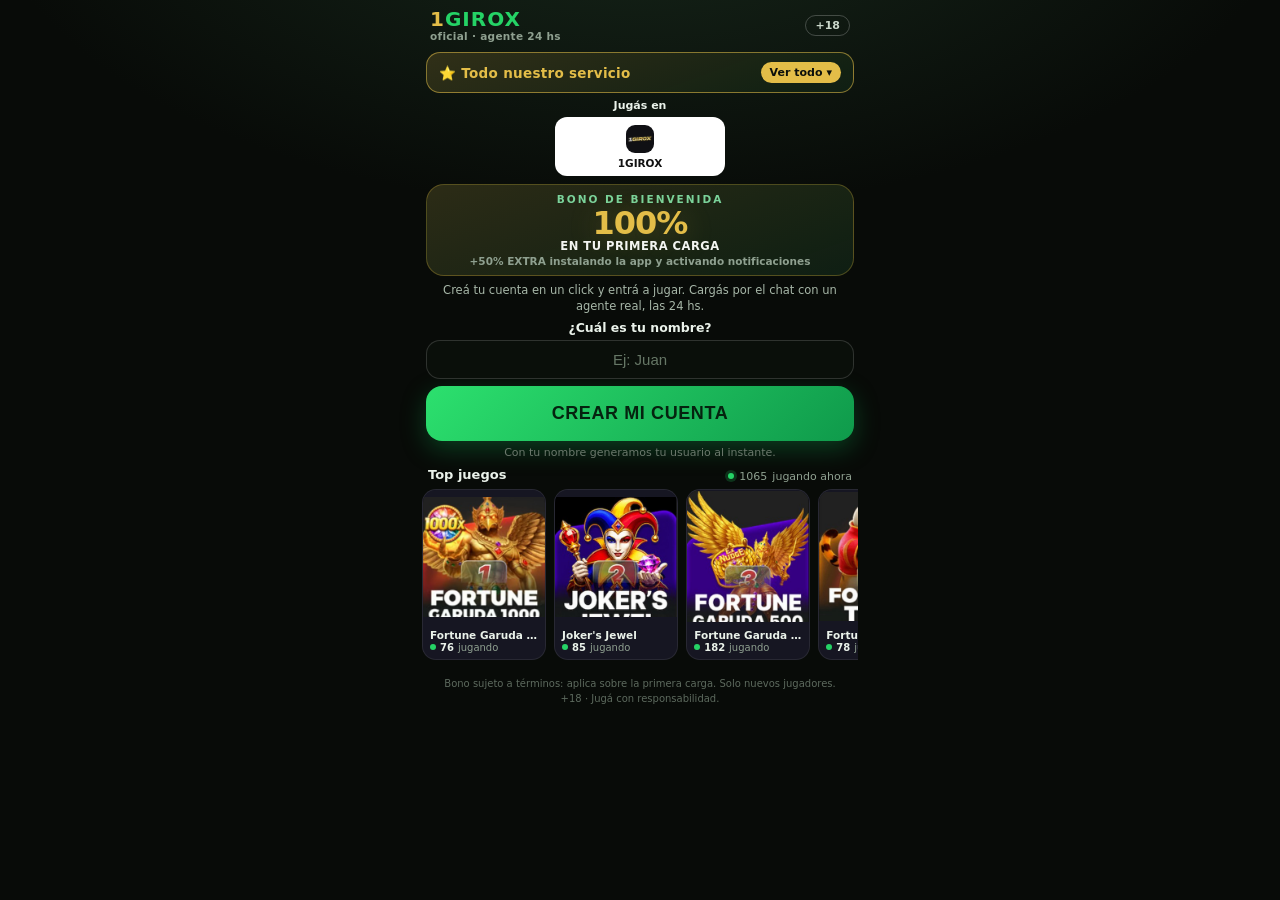
==== commit 2d677747: "landing(#225): línea fija '+50% EXTRA instalando la app y activando notificaciones' debajo del bono " ====
--- a/landing/index.html
+++ b/landing/index.html
@@ -236,7 +236,7 @@
         <div class="eyebrow">Bono de bienvenida</div>
         <div class="big" id="bonusBig">100%</div>
         <div class="sub" id="bonusSub">EN TU PRIMERA CARGA</div>
-        <div class="note" id="bonusNote" style="display:none;"></div>
+        <div class="note" id="bonusNote">+50% EXTRA instalando la app y activando notificaciones</div>
       </div>
 
       <p class="pitch">Creá tu cuenta en un click y entrá a jugar. Cargás por el chat con un agente real, las 24 hs.</p>
@@ -301,7 +301,7 @@
   var CAMPAIGN_CODE = '';                            // fijo, o vacío = tomar de la URL
   var BONUS_BIG = '100%';                             // ⚠️ tu oferta REAL
   var BONUS_SUB = 'EN TU PRIMERA CARGA';
-  // La línea chica debajo del bono ("+X% EXTRA instalando la app") se pinta SOLO si el backend dice que el bono por instalar está ACTIVO (#222).
+  var BONUS_NOTE = '+50% EXTRA instalando la app y activando notificaciones'; // owner 2026-11-03: línea chica debajo del bono. Si el backend responde, el % se pisa con el REAL del bono por instalar (#188/#222) y se oculta si está APAGADO.
   // ====================
 
   // Override del backend por URL (para PROBAR contra otro entorno sin editar el
@@ -317,6 +317,7 @@
 
   document.getElementById('bonusBig').textContent = BONUS_BIG;
   document.getElementById('bonusSub').textContent = BONUS_SUB;
+  document.getElementById('bonusNote').textContent = BONUS_NOTE; document.getElementById('bonusNote').style.display = BONUS_NOTE ? '' : 'none';
 
   // ── #552: carrusel de juegos (fotos del Inicio de la app) con "N jugando" que varía rato a rato ──
   (function games() {
@@ -350,10 +351,11 @@
       if (!d) return;
       try { var rf = d.refunds || {}; var mp = Number(rf.maxPct); if (mp > 0) document.getElementById('sysRefund').textContent = 'hasta ' + mp + '%'; } catch (e) {}
       try { var rp = Number(d.referralPct); if (rp > 0) document.getElementById('sysRef').textContent = rp + '%'; } catch (e) {}
-      // Bono por instalar la app (#188/#222): se promete SOLO si está activo en el panel.
+      // Bono por instalar la app (#188/#222): el % REAL del panel pisa el fijo; si está APAGADO, no se promete.
       try {
         var ib = d.installBonus, note = document.getElementById('bonusNote');
-        if (ib && Number(ib.pct) > 0 && note) { note.textContent = '+' + Number(ib.pct) + '% EXTRA instalando la app' + (Number(ib.capArs) > 0 ? ' (hasta $' + Number(ib.capArs).toLocaleString('es-AR') + ')' : ''); note.style.display = ''; }
+        if (note && ib === null) note.style.display = 'none';
+        else if (note && ib && Number(ib.pct) > 0) { note.textContent = '+' + Number(ib.pct) + '% EXTRA instalando la app y activando notificaciones'; note.style.display = ''; }
       } catch (e) {}
       // Ruleta diaria apagada en el panel → no se promete.
       try { if (d.rouletteEnabled === false) { var r = document.querySelector('.sv[data-s="ruleta"]'); if (r) r.style.display = 'none'; } } catch (e) {}
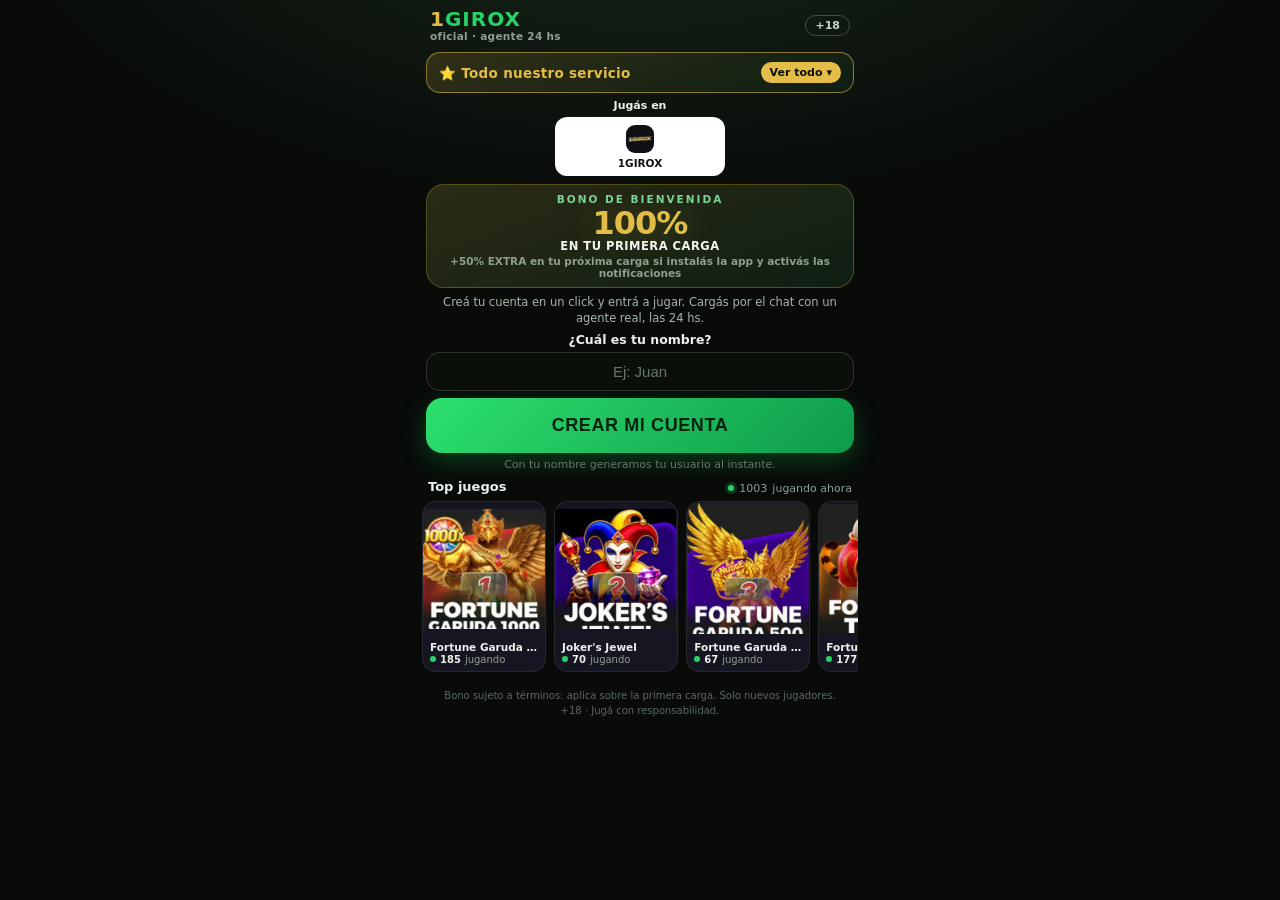
==== commit 959a66de: "landing(#225): la línea del bono por instalar dice '+50% EXTRA en tu próxima carga si instalás la ap" ====
--- a/landing/index.html
+++ b/landing/index.html
@@ -236,7 +236,7 @@
         <div class="eyebrow">Bono de bienvenida</div>
         <div class="big" id="bonusBig">100%</div>
         <div class="sub" id="bonusSub">EN TU PRIMERA CARGA</div>
-        <div class="note" id="bonusNote">+50% EXTRA instalando la app y activando notificaciones</div>
+        <div class="note" id="bonusNote">+50% EXTRA en tu próxima carga si instalás la app y activás las notificaciones</div>
       </div>
 
       <p class="pitch">Creá tu cuenta en un click y entrá a jugar. Cargás por el chat con un agente real, las 24 hs.</p>
@@ -301,7 +301,7 @@
   var CAMPAIGN_CODE = '';                            // fijo, o vacío = tomar de la URL
   var BONUS_BIG = '100%';                             // ⚠️ tu oferta REAL
   var BONUS_SUB = 'EN TU PRIMERA CARGA';
-  var BONUS_NOTE = '+50% EXTRA instalando la app y activando notificaciones'; // owner 2026-11-03: línea chica debajo del bono. Si el backend responde, el % se pisa con el REAL del bono por instalar (#188/#222) y se oculta si está APAGADO.
+  var BONUS_NOTE = '+50% EXTRA en tu próxima carga si instalás la app y activás las notificaciones'; // owner 2026-11-03: el bono por instalar NO se suma al 100% de la 1ª carga (#221): va en la SIGUIENTE. Si el backend responde, el % se pisa con el REAL (#188/#222) y se oculta si está APAGADO.
   // ====================
 
   // Override del backend por URL (para PROBAR contra otro entorno sin editar el
@@ -355,7 +355,7 @@
       try {
         var ib = d.installBonus, note = document.getElementById('bonusNote');
         if (note && ib === null) note.style.display = 'none';
-        else if (note && ib && Number(ib.pct) > 0) { note.textContent = '+' + Number(ib.pct) + '% EXTRA instalando la app y activando notificaciones'; note.style.display = ''; }
+        else if (note && ib && Number(ib.pct) > 0) { note.textContent = '+' + Number(ib.pct) + '% EXTRA en tu próxima carga si instalás la app y activás las notificaciones'; note.style.display = ''; }
       } catch (e) {}
       // Ruleta diaria apagada en el panel → no se promete.
       try { if (d.rouletteEnabled === false) { var r = document.querySelector('.sv[data-s="ruleta"]'); if (r) r.style.display = 'none'; } } catch (e) {}
